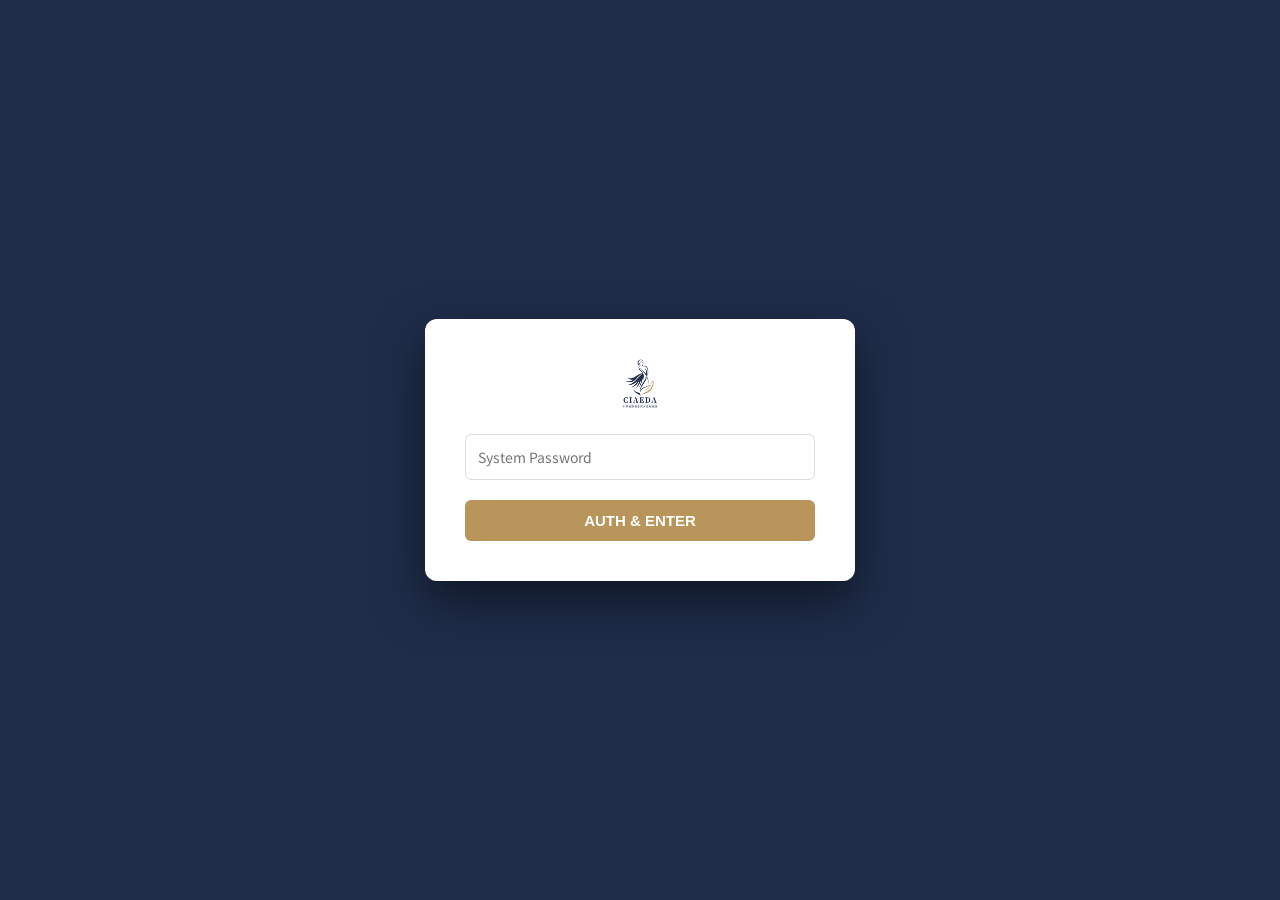
==== admin.html @ dbb4efe8 "Update admin.html" ====
<!DOCTYPE html>
<html lang="zh-Hant">
<head>
    <meta charset="UTF-8">
    <meta name="viewport" content="width=device-width, initial-scale=1.0">
    <title>CIA-EDA | Core Management System</title>
    <link href="https://fonts.googleapis.com/css2?family=Noto+Sans+TC:wght@400;500;700&family=JetBrains+Mono:wght@400;700&display=swap" rel="stylesheet">
    <style>
        :root { --admin-bg: #f4f6f9; --admin-dark: #1F2D4A; --admin-accent: #B8955A; --admin-text: #333; }
        body { margin: 0; font-family: 'Noto Sans TC', sans-serif; background-color: var(--admin-bg); color: var(--admin-text); display: flex; height: 100vh; overflow: hidden; }
        
        .sidebar { width: 280px; background-color: var(--admin-dark); color: #fff; display: flex; flex-direction: column; box-shadow: 2px 0 15px rgba(0,0,0,0.1); z-index: 100; flex-shrink: 0; }
        .sidebar-header { padding: 20px; text-align: center; border-bottom: 1px solid rgba(255,255,255,0.1); }
        .sidebar-header img { height: 40px; margin-bottom: 10px; filter: brightness(0) invert(1); }
        .sidebar-header h2 { margin: 0; font-size: 14px; font-family: 'JetBrains Mono', monospace; color: var(--admin-accent); letter-spacing: 2px; }
        .nav-menu { padding: 20px 0; flex: 1; overflow-y: auto; }
        .nav-item { padding: 15px 25px; cursor: pointer; display: flex; align-items: center; gap: 10px; font-size: 15px; border-left: 4px solid transparent; transition: 0.3s; }
        .nav-item:hover, .nav-item.active { background: rgba(255,255,255,0.05); border-left-color: var(--admin-accent); color: var(--admin-accent); font-weight: bold; }
        
        .system-status { padding: 20px; border-top: 1px solid rgba(255,255,255,0.1); font-family: 'JetBrains Mono', monospace; font-size: 11px; color: #8ba2c4; }
        .status-row { display: flex; justify-content: space-between; margin-bottom: 8px; }
        .status-bar-bg { width: 100%; height: 4px; background: rgba(255,255,255,0.1); border-radius: 2px; margin-bottom: 15px; }
        .status-bar-fill { height: 100%; background: #4caf50; border-radius: 2px; width: 92%; }
        
        .main-content { flex: 1; overflow-y: auto; position: relative; background-color: var(--admin-bg); }
        .topbar { background: #fff; padding: 15px 30px; display: flex; justify-content: space-between; align-items: center; box-shadow: 0 2px 10px rgba(0,0,0,0.02); position: sticky; top: 0; z-index: 50; }
        .content-body { padding: 40px; }
        
        .panel { background: #fff; padding: 30px; border-radius: 12px; box-shadow: 0 5px 20px rgba(0,0,0,0.03); display: none; }
        .panel.active { display: block; }
        
        .form-group { margin-bottom: 20px; }
        .form-group label { display: block; font-size: 14px; margin-bottom: 8px; color: var(--admin-dark); font-weight: 600; }
        
        .input-field, .select-field, .textarea-field { width: 100%; padding: 12px; border: 1px solid #ddd; border-radius: 6px; box-sizing: border-box; font-family: inherit; font-size: 14px; background-color: #fff; }
        #member-search { border: 2px solid var(--admin-accent); padding: 15px; font-size: 16px; box-shadow: 0 4px 10px rgba(184,149,90,0.1); transition: 0.3s; }
        #member-search:focus { outline: none; box-shadow: 0 4px 15px rgba(184,149,90,0.3); }
        .textarea-field { resize: vertical; height: 100px; }
        .btn-primary { background: var(--admin-accent); color: #fff; border: none; padding: 12px 25px; border-radius: 6px; font-weight: bold; cursor: pointer; transition: 0.3s; font-size: 15px; }
        .btn-primary:hover { filter: brightness(0.9); }
        
        .data-list { list-style: none; padding: 0; margin: 0; }
        .data-item { display: flex; justify-content: space-between; align-items: center; padding: 15px; border: 1px solid #eee; margin-bottom: 10px; border-radius: 8px; background: #fafafa; flex-wrap: wrap; gap: 10px; }
        .data-item-title { font-weight: 600; color: var(--admin-dark); }
        .action-btns { display: flex; gap: 10px; }
        .btn-icon { background: #fff; border: 1px solid #ddd; padding: 6px 12px; border-radius: 4px; cursor: pointer; transition: 0.3s; font-size: 13px; font-weight:bold; color:var(--admin-dark); }
        .btn-icon:hover { background: #eee; }
        .btn-icon.danger { color: #d32f2f; border-color: #ffcdd2; }
        .btn-icon.danger:hover { background: #ffebee; }
        
        #login-overlay { position: fixed; top: 0; left: 0; width: 100%; height: 100%; background: var(--admin-dark); display: flex; justify-content: center; align-items: center; z-index: 9999; }
        .login-box { background: #fff; padding: 40px; border-radius: 12px; text-align: center; width: 90%; max-width: 350px; box-shadow: 0 20px 50px rgba(0,0,0,0.5); }
        
        .modal-overlay { position: fixed; top: 0; left: 0; width: 100%; height: 100%; background: rgba(31, 45, 74, 0.8); display: none; justify-content: center; align-items: center; z-index: 9999; opacity: 0; transition: opacity 0.3s ease; }
        .modal-overlay.active { display: flex; opacity: 1; }
        .modal-content { background: #ffffff; padding: 40px; border-radius: 12px; width: 90%; max-width: 600px; max-height: 90vh; overflow-y: auto; position: relative; box-shadow: 0 15px 30px rgba(0,0,0,0.2); }
        .modal-close-btn { position: absolute; top: 15px; right: 20px; background: none; border: none; font-size: 28px; color: #aaa; cursor: pointer; transition: 0.3s; }

        .member-card { border: 1px solid #ddd; border-radius: 8px; padding: 20px; margin-bottom: 15px; background: #fff; box-shadow: 0 2px 10px rgba(0,0,0,0.02); }
        .member-card-header { display: flex; flex-wrap: wrap; gap: 20px; align-items: flex-start; justify-content: space-between;}
        .member-info { flex: 1; min-width: 250px; }
        .member-info h4 { margin: 0 0 5px 0; color: var(--admin-dark); font-size: 18px; }
        .member-info p { margin: 0; font-size: 13px; color: #666; }
        .member-controls { display: flex; gap: 10px; flex-wrap: wrap; align-items: flex-end; background: #f9f9f9; padding: 15px; border-radius: 8px; border: 1px solid #eee; }
        .control-group { display: flex; flex-direction: column; gap: 5px; flex: 1; min-width: 120px; }
        .control-group label { font-size: 12px; color: #888; font-weight: normal; margin: 0; }
        
        .status-badge { padding: 4px 8px; border-radius: 12px; font-size: 12px; font-weight: bold; margin-left: 10px; display: inline-block;}
        .status-active { background: #e8f5e9; color: #2e7d32; }
        .status-pending { background: #fff3cd; color: #856404; }
        .status-inactive { background: #ffebee; color: #c62828; }
        
        .details-box { background: #f8f9fa; border-radius: 8px; padding: 15px; margin-top: 15px; width: 100%; display: grid; grid-template-columns: repeat(auto-fit, minmax(200px, 1fr)); gap: 10px; font-size: 13px; color: #555; box-sizing: border-box; }
        .details-box div span { font-weight: bold; color: var(--admin-dark); display: inline-block; width: 75px; }

        .pagination-controls { display: flex; justify-content: center; align-items: center; gap: 15px; margin-top: 20px; padding-top: 20px; border-top: 1px solid #eee; }
        .page-btn { background: #fff; border: 1px solid #ddd; padding: 8px 15px; border-radius: 6px; cursor: pointer; transition: 0.3s; font-weight: bold; color: var(--admin-dark); }
        .page-btn:hover:not(:disabled) { background: var(--admin-bg); border-color: var(--admin-accent); color: var(--admin-accent); }
        .page-btn:disabled { opacity: 0.5; cursor: not-allowed; }
        .page-info { font-size: 14px; color: #666; font-weight: bold; }

        @media (max-width: 768px) {
            body { flex-direction: column; height: auto; overflow: auto; }
            .sidebar { width: 100%; height: auto; position: static; box-shadow: none; }
            .nav-menu { display: flex; overflow-x: auto; white-space: nowrap; padding: 10px; background: #151e32; }
            .nav-item { padding: 10px 15px; border-left: none; border-bottom: 3px solid transparent; font-size: 14px; }
            .nav-item.active { border-left-color: transparent; border-bottom-color: var(--admin-accent); }
            .system-status { display: none; }
            .main-content { overflow-y: visible; }
            .content-body { padding: 20px 15px; }
            .panel { padding: 20px; }
            .member-controls { flex-direction: column; align-items: stretch; width: 100%; }
            .control-group input, .control-group select { width: 100% !important; }
            .control-group button { width: 100%; margin-top: 10px; }
        }
    </style>
</head>
<body>
    <div id="login-overlay">
        <div class="login-box">
            <img src="images/CIAEDA_直式標準_標準彩色.png" alt="CIA-EDA" style="height:50px; margin-bottom:20px;">
            <div class="form-group"><input type="password" id="admin-pwd" class="input-field" placeholder="System Password"></div>
            <button id="btn-login" class="btn-primary" style="width:100%;">AUTH & ENTER</button>
        </div>
    </div>

    <div id="edit-content-modal" class="modal-overlay">
        <div class="modal-content">
            <button class="modal-close-btn" onclick="document.getElementById('edit-content-modal').classList.remove('active')">&times;</button>
            <h2 style="margin-top:0; color:var(--admin-dark);">編輯內容</h2>
            <div id="edit-dynamic-form-container"></div>
            <input type="hidden" id="edit-row-index">
            <input type="hidden" id="edit-sheet-name">
            <input type="hidden" id="edit-old-images">
            <button id="btn-save-edit" class="btn-primary" style="width:100%; margin-top:20px;">儲存變更</button>
        </div>
    </div>

    <aside class="sidebar">
        <div class="sidebar-header">
            <img src="images/CIAEDA_直式標準_標準彩色.png" alt="Logo">
            <h2>CORE SYSTEM v7.0</h2>
        </div>
        <nav class="nav-menu">
            <div class="nav-item active" data-target="panel-members">👥 會員系統管理</div>
            <div class="nav-item" data-target="panel-add">＋ 統一發佈中心</div>
            <div class="nav-item" data-target="panel-manage">≡ 內容編排與管理</div>
            <div class="nav-item" onclick="window.open('index.html', '_blank')">↗ 前往網站前台</div>
        </nav>
        <div class="system-status">
            <div class="status-row"><span>Server Load</span><span>4%</span></div>
            <div class="status-bar-bg"><div class="status-bar-fill" style="width: 4%;"></div></div>
            <div class="status-row"><span>API Latency</span><span>12ms</span></div>
            <div class="status-bar-bg"><div class="status-bar-fill" style="width: 12%; background: #2196f3;"></div></div>
        </div>
    </aside>

    <main class="main-content">
        <div class="topbar">
            <h3 style="margin:0; color:var(--admin-dark);">CIA-EDA Management</h3>
            <span style="font-size:12px; color:#888; display:none;">Encrypted Connection Active</span>
        </div>

        <div class="content-body">
            
            <div id="panel-members" class="panel active">
                <h2>會員系統管理 <span id="total-members-badge" style="font-size:14px; background:#eee; padding:4px 10px; border-radius:20px; color:#666;">總計: -</span></h2>
                <p style="color:#888; font-size:14px;">強烈建議：請優先使用下方搜尋功能快速定位會員資料。</p>
                <div style="margin-bottom: 25px;">
                    <input type="text" id="member-search" class="input-field" placeholder="🔍 輸入姓名、電話、編號或任何關鍵字進行極速搜尋..." style="max-width: 100%;">
                </div>
                
                <div id="members-container">
                    <p style="text-align:center; color:#888;">正在載入會員名單...</p>
                </div>

                <div id="pagination-controls" class="pagination-controls" style="display:none;">
                    <button id="btn-prev-page" class="page-btn">上一頁</button>
                    <span id="page-info" class="page-info">第 1 頁 / 共 1 頁</span>
                    <button id="btn-next-page" class="page-btn">下一頁</button>
                </div>
            </div>

            <div id="panel-add" class="panel">
                <h2>統一發佈中心</h2>
                <div class="form-group">
                    <label>請選擇要發佈的單元類別</label>
                    <select id="category-select" class="select-field">
                        <option value="課程介紹">課程介紹</option>
                        <option value="專業師資">專業師資</option>
                        <option value="活動花絮">活動花絮</option>
                        <option value="關於我們">關於我們</option>
                        <option value="品牌推廣">品牌推廣</option>
                        <!-- 全新：徵才專區 (僅限後台發佈) -->
                        <option value="徵才專區">🏢 徵才專區</option>
                        <option disabled>────── 專屬內容 ──────</option>
                        <option value="會員專屬影片">🎬 會員專屬影片</option>
                    </select>
                </div>
                <hr style="border:0; border-top:1px dashed #ddd; margin:30px 0;">
                <div id="dynamic-form-container"></div>
                <button id="btn-submit-data" class="btn-primary" style="margin-top:20px; width: 100%; max-width: 200px;">發佈資料</button>
            </div>

            <div id="panel-manage" class="panel">
                <h2>內容編排與管理</h2>
                <div class="form-group">
                    <label>請選擇要管理的單元</label>
                    <select id="manage-category-select" class="select-field">
                        <option value="">請選擇...</option>
                        <option value="課程介紹">課程介紹</option>
                        <option value="專業師資">專業師資</option>
                        <option value="活動花絮">活動花絮</option>
                        <option value="關於我們">關於我們</option>
                        <option value="品牌推廣">品牌推廣</option>
                        <!-- 全新：包含徵才與交流的管理 -->
                        <option value="徵才專區">徵才專區</option>
                        <option value="美業資訊交流">美業資訊交流 (刪除違規文章)</option>
                        <option value="會員專屬影片">會員專屬影片</option>
                    </select>
                </div>
                <div id="manage-list-container">
                    <p style="color:#888; text-align:center; padding:30px 0;">請先由上方選擇單元載入資料</p>
                </div>
            </div>
        </div>
    </main>

    <script src="js/admin.js"></script>
</body>
</html>
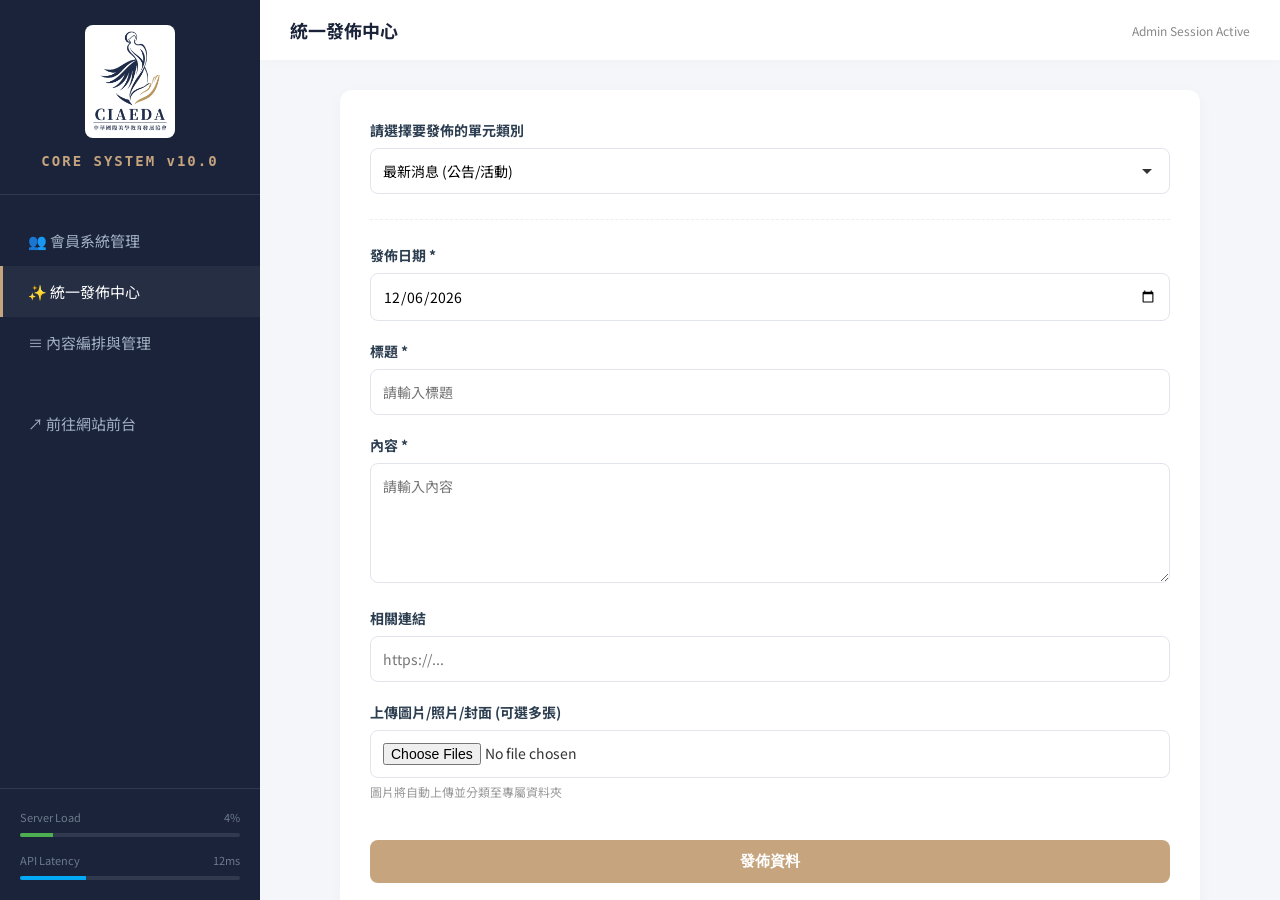
==== commit 80467b7d: "Update admin.html" ====
--- a/admin.html
+++ b/admin.html
@@ -4,208 +4,421 @@
     <meta charset="UTF-8">
     <meta name="viewport" content="width=device-width, initial-scale=1.0">
     <title>CIA-EDA | Core Management System</title>
-    <link href="https://fonts.googleapis.com/css2?family=Noto+Sans+TC:wght@400;500;700&family=JetBrains+Mono:wght@400;700&display=swap" rel="stylesheet">
+    <link href="https://fonts.googleapis.com/css2?family=Noto+Sans+TC:wght@400;500;700&display=swap" rel="stylesheet">
     <style>
-        :root { --admin-bg: #f4f6f9; --admin-dark: #1F2D4A; --admin-accent: #B8955A; --admin-text: #333; }
-        body { margin: 0; font-family: 'Noto Sans TC', sans-serif; background-color: var(--admin-bg); color: var(--admin-text); display: flex; height: 100vh; overflow: hidden; }
-        
-        .sidebar { width: 280px; background-color: var(--admin-dark); color: #fff; display: flex; flex-direction: column; box-shadow: 2px 0 15px rgba(0,0,0,0.1); z-index: 100; flex-shrink: 0; }
-        .sidebar-header { padding: 20px; text-align: center; border-bottom: 1px solid rgba(255,255,255,0.1); }
-        .sidebar-header img { height: 40px; margin-bottom: 10px; filter: brightness(0) invert(1); }
-        .sidebar-header h2 { margin: 0; font-size: 14px; font-family: 'JetBrains Mono', monospace; color: var(--admin-accent); letter-spacing: 2px; }
-        .nav-menu { padding: 20px 0; flex: 1; overflow-y: auto; }
-        .nav-item { padding: 15px 25px; cursor: pointer; display: flex; align-items: center; gap: 10px; font-size: 15px; border-left: 4px solid transparent; transition: 0.3s; }
-        .nav-item:hover, .nav-item.active { background: rgba(255,255,255,0.05); border-left-color: var(--admin-accent); color: var(--admin-accent); font-weight: bold; }
-        
-        .system-status { padding: 20px; border-top: 1px solid rgba(255,255,255,0.1); font-family: 'JetBrains Mono', monospace; font-size: 11px; color: #8ba2c4; }
+        :root { --admin-bg: #f4f6f9; --admin-blue: #1a233a; --admin-light: #2c3e50; --admin-gold: #c5a47e; --text-main: #333; --border-color: #e1e5eb; }
+        body { margin: 0; padding: 0; font-family: 'Noto Sans TC', sans-serif; background: var(--admin-bg); color: var(--text-main); display: flex; height: 100vh; overflow: hidden; }
+        
+        .sidebar { width: 260px; background: var(--admin-blue); color: #fff; display: flex; flex-direction: column; transition: 0.3s; z-index: 1000; }
+        .sidebar-header { padding: 25px; text-align: center; border-bottom: 1px solid rgba(255,255,255,0.1); }
+        .sidebar-header img { max-width: 80px; margin-bottom: 10px; }
+        .sidebar-header h2 { margin: 0; font-size: 14px; letter-spacing: 2px; color: var(--admin-gold); font-family: monospace; }
+        .nav-menu { flex: 1; padding: 20px 0; overflow-y: auto; }
+        .nav-item { padding: 15px 25px; cursor: pointer; transition: 0.2s; display: flex; align-items: center; font-size: 15px; color: #a0aec0; border-left: 3px solid transparent; }
+        .nav-item:hover, .nav-item.active { background: rgba(255,255,255,0.05); color: #fff; border-left-color: var(--admin-gold); }
+        
+        .main-content { flex: 1; display: flex; flex-direction: column; overflow: hidden; }
+        .top-bar { height: 60px; background: #fff; box-shadow: 0 2px 10px rgba(0,0,0,0.02); display: flex; align-items: center; padding: 0 30px; justify-content: space-between; z-index: 10; }
+        .top-bar h1 { margin: 0; font-size: 18px; color: var(--admin-blue); font-weight: bold; }
+        
+        .content-area { flex: 1; padding: 30px; overflow-y: auto; background: var(--admin-bg); }
+        
+        .panel { background: #fff; border-radius: 12px; box-shadow: 0 4px 15px rgba(0,0,0,0.03); padding: 30px; display: none; animation: fadeIn 0.4s ease; max-width: 800px; margin: 0 auto; }
+        .panel.active { display: block; }
+        @keyframes fadeIn { from { opacity: 0; transform: translateY(10px); } to { opacity: 1; transform: translateY(0); } }
+
+        .form-group { margin-bottom: 20px; }
+        .form-group label { display: block; margin-bottom: 8px; font-weight: bold; color: var(--admin-light); font-size: 14px; }
+        .form-control { width: 100%; padding: 12px; border: 1px solid var(--border-color); border-radius: 8px; font-size: 14px; box-sizing: border-box; transition: 0.3s; font-family: inherit; }
+        .form-control:focus { border-color: var(--admin-gold); outline: none; box-shadow: 0 0 0 3px rgba(197, 164, 126, 0.1); }
+        textarea.form-control { height: 120px; resize: vertical; }
+        select.form-control { cursor: pointer; appearance: none; background: url('data:image/svg+xml;utf8,<svg fill="%23333" height="24" viewBox="0 0 24 24" width="24" xmlns="http://www.w3.org/2000/svg"><path d="M7 10l5 5 5-5z"/></svg>') no-repeat right 10px center; background-color: #fff; }
+        
+        .btn { padding: 12px 25px; border: none; border-radius: 8px; font-size: 15px; font-weight: bold; cursor: pointer; transition: 0.3s; display: inline-flex; align-items: center; justify-content: center; }
+        .btn-primary { background: var(--admin-gold); color: #fff; width: 100%; margin-top: 10px; }
+        .btn-primary:hover { background: #b08d65; transform: translateY(-2px); box-shadow: 0 4px 10px rgba(197, 164, 126, 0.3); }
+        
+        #preloader { position: fixed; top: 0; left: 0; width: 100%; height: 100%; background: rgba(255,255,255,0.9); display: none; justify-content: center; align-items: center; z-index: 9999; flex-direction: column; }
+        .spinner { border: 4px solid #f3f3f3; border-top: 4px solid var(--admin-gold); border-radius: 50%; width: 40px; height: 40px; animation: spin 1s linear infinite; margin-bottom: 15px; }
+        @keyframes spin { 0% { transform: rotate(0deg); } 100% { transform: rotate(360deg); } }
+
+        .system-status { margin-top: auto; padding: 20px; border-top: 1px solid rgba(255,255,255,0.1); font-size: 11px; color: #6c7a89; }
         .status-row { display: flex; justify-content: space-between; margin-bottom: 8px; }
-        .status-bar-bg { width: 100%; height: 4px; background: rgba(255,255,255,0.1); border-radius: 2px; margin-bottom: 15px; }
-        .status-bar-fill { height: 100%; background: #4caf50; border-radius: 2px; width: 92%; }
-        
-        .main-content { flex: 1; overflow-y: auto; position: relative; background-color: var(--admin-bg); }
-        .topbar { background: #fff; padding: 15px 30px; display: flex; justify-content: space-between; align-items: center; box-shadow: 0 2px 10px rgba(0,0,0,0.02); position: sticky; top: 0; z-index: 50; }
-        .content-body { padding: 40px; }
-        
-        .panel { background: #fff; padding: 30px; border-radius: 12px; box-shadow: 0 5px 20px rgba(0,0,0,0.03); display: none; }
-        .panel.active { display: block; }
-        
-        .form-group { margin-bottom: 20px; }
-        .form-group label { display: block; font-size: 14px; margin-bottom: 8px; color: var(--admin-dark); font-weight: 600; }
-        
-        .input-field, .select-field, .textarea-field { width: 100%; padding: 12px; border: 1px solid #ddd; border-radius: 6px; box-sizing: border-box; font-family: inherit; font-size: 14px; background-color: #fff; }
-        #member-search { border: 2px solid var(--admin-accent); padding: 15px; font-size: 16px; box-shadow: 0 4px 10px rgba(184,149,90,0.1); transition: 0.3s; }
-        #member-search:focus { outline: none; box-shadow: 0 4px 15px rgba(184,149,90,0.3); }
-        .textarea-field { resize: vertical; height: 100px; }
-        .btn-primary { background: var(--admin-accent); color: #fff; border: none; padding: 12px 25px; border-radius: 6px; font-weight: bold; cursor: pointer; transition: 0.3s; font-size: 15px; }
-        .btn-primary:hover { filter: brightness(0.9); }
-        
-        .data-list { list-style: none; padding: 0; margin: 0; }
-        .data-item { display: flex; justify-content: space-between; align-items: center; padding: 15px; border: 1px solid #eee; margin-bottom: 10px; border-radius: 8px; background: #fafafa; flex-wrap: wrap; gap: 10px; }
-        .data-item-title { font-weight: 600; color: var(--admin-dark); }
-        .action-btns { display: flex; gap: 10px; }
-        .btn-icon { background: #fff; border: 1px solid #ddd; padding: 6px 12px; border-radius: 4px; cursor: pointer; transition: 0.3s; font-size: 13px; font-weight:bold; color:var(--admin-dark); }
-        .btn-icon:hover { background: #eee; }
-        .btn-icon.danger { color: #d32f2f; border-color: #ffcdd2; }
-        .btn-icon.danger:hover { background: #ffebee; }
-        
-        #login-overlay { position: fixed; top: 0; left: 0; width: 100%; height: 100%; background: var(--admin-dark); display: flex; justify-content: center; align-items: center; z-index: 9999; }
-        .login-box { background: #fff; padding: 40px; border-radius: 12px; text-align: center; width: 90%; max-width: 350px; box-shadow: 0 20px 50px rgba(0,0,0,0.5); }
-        
-        .modal-overlay { position: fixed; top: 0; left: 0; width: 100%; height: 100%; background: rgba(31, 45, 74, 0.8); display: none; justify-content: center; align-items: center; z-index: 9999; opacity: 0; transition: opacity 0.3s ease; }
-        .modal-overlay.active { display: flex; opacity: 1; }
-        .modal-content { background: #ffffff; padding: 40px; border-radius: 12px; width: 90%; max-width: 600px; max-height: 90vh; overflow-y: auto; position: relative; box-shadow: 0 15px 30px rgba(0,0,0,0.2); }
-        .modal-close-btn { position: absolute; top: 15px; right: 20px; background: none; border: none; font-size: 28px; color: #aaa; cursor: pointer; transition: 0.3s; }
-
-        .member-card { border: 1px solid #ddd; border-radius: 8px; padding: 20px; margin-bottom: 15px; background: #fff; box-shadow: 0 2px 10px rgba(0,0,0,0.02); }
-        .member-card-header { display: flex; flex-wrap: wrap; gap: 20px; align-items: flex-start; justify-content: space-between;}
-        .member-info { flex: 1; min-width: 250px; }
-        .member-info h4 { margin: 0 0 5px 0; color: var(--admin-dark); font-size: 18px; }
-        .member-info p { margin: 0; font-size: 13px; color: #666; }
-        .member-controls { display: flex; gap: 10px; flex-wrap: wrap; align-items: flex-end; background: #f9f9f9; padding: 15px; border-radius: 8px; border: 1px solid #eee; }
-        .control-group { display: flex; flex-direction: column; gap: 5px; flex: 1; min-width: 120px; }
-        .control-group label { font-size: 12px; color: #888; font-weight: normal; margin: 0; }
-        
-        .status-badge { padding: 4px 8px; border-radius: 12px; font-size: 12px; font-weight: bold; margin-left: 10px; display: inline-block;}
-        .status-active { background: #e8f5e9; color: #2e7d32; }
-        .status-pending { background: #fff3cd; color: #856404; }
-        .status-inactive { background: #ffebee; color: #c62828; }
-        
-        .details-box { background: #f8f9fa; border-radius: 8px; padding: 15px; margin-top: 15px; width: 100%; display: grid; grid-template-columns: repeat(auto-fit, minmax(200px, 1fr)); gap: 10px; font-size: 13px; color: #555; box-sizing: border-box; }
-        .details-box div span { font-weight: bold; color: var(--admin-dark); display: inline-block; width: 75px; }
-
-        .pagination-controls { display: flex; justify-content: center; align-items: center; gap: 15px; margin-top: 20px; padding-top: 20px; border-top: 1px solid #eee; }
-        .page-btn { background: #fff; border: 1px solid #ddd; padding: 8px 15px; border-radius: 6px; cursor: pointer; transition: 0.3s; font-weight: bold; color: var(--admin-dark); }
-        .page-btn:hover:not(:disabled) { background: var(--admin-bg); border-color: var(--admin-accent); color: var(--admin-accent); }
-        .page-btn:disabled { opacity: 0.5; cursor: not-allowed; }
-        .page-info { font-size: 14px; color: #666; font-weight: bold; }
-
+        .status-bar { height: 4px; background: rgba(255,255,255,0.1); border-radius: 2px; overflow: hidden; }
+        .status-bar-inner { height: 100%; background: #4CAF50; width: 15%; }
+        .status-bar-inner.warn { background: #ff9800; width: 65%; }
+
+        .image-preview-container { display: flex; flex-wrap: wrap; gap: 10px; margin-top: 10px; }
+        .image-preview-box { width: 80px; height: 80px; border-radius: 8px; border: 1px solid #ddd; overflow: hidden; display: flex; justify-content: center; align-items: center; background: #fafafa; }
+        .image-preview-box img { max-width: 100%; max-height: 100%; object-fit: cover; }
+        
+        .mobile-toggle { display: none; font-size: 24px; background: none; border: none; color: var(--admin-blue); cursor: pointer; }
+        
         @media (max-width: 768px) {
-            body { flex-direction: column; height: auto; overflow: auto; }
-            .sidebar { width: 100%; height: auto; position: static; box-shadow: none; }
-            .nav-menu { display: flex; overflow-x: auto; white-space: nowrap; padding: 10px; background: #151e32; }
-            .nav-item { padding: 10px 15px; border-left: none; border-bottom: 3px solid transparent; font-size: 14px; }
-            .nav-item.active { border-left-color: transparent; border-bottom-color: var(--admin-accent); }
-            .system-status { display: none; }
-            .main-content { overflow-y: visible; }
-            .content-body { padding: 20px 15px; }
+            .sidebar { position: fixed; left: -260px; height: 100%; box-shadow: 2px 0 10px rgba(0,0,0,0.1); }
+            .sidebar.show { left: 0; }
+            .mobile-toggle { display: block; }
+            .content-area { padding: 15px; }
             .panel { padding: 20px; }
-            .member-controls { flex-direction: column; align-items: stretch; width: 100%; }
-            .control-group input, .control-group select { width: 100% !important; }
-            .control-group button { width: 100%; margin-top: 10px; }
         }
     </style>
 </head>
 <body>
-    <div id="login-overlay">
-        <div class="login-box">
-            <img src="images/CIAEDA_直式標準_標準彩色.png" alt="CIA-EDA" style="height:50px; margin-bottom:20px;">
-            <div class="form-group"><input type="password" id="admin-pwd" class="input-field" placeholder="System Password"></div>
-            <button id="btn-login" class="btn-primary" style="width:100%;">AUTH & ENTER</button>
+
+    <div id="preloader"><div class="spinner"></div><div style="color:var(--admin-blue); font-weight:bold;" id="loader-text">處理中...</div></div>
+
+    <aside class="sidebar" id="sidebar">
+        <div class="sidebar-header">
+            <img src="images/CIAEDA_直式標準_標準彩色.png" alt="Logo" style="background:#fff; padding:5px; border-radius:8px;">
+            <h2>CORE SYSTEM v10.0</h2>
+        </div>
+        <div class="nav-menu">
+            <div class="nav-item" onclick="switchPanel('members')">👥 會員系統管理</div>
+            <div class="nav-item active" onclick="switchPanel('publish')">✨ 統一發佈中心</div>
+            <div class="nav-item" onclick="switchPanel('layout')">≡ 內容編排與管理</div>
+            <div class="nav-item" style="margin-top: 30px;" onclick="window.open('index.html', '_blank')">↗ 前往網站前台</div>
+        </div>
+        <div class="system-status">
+            <div class="status-row"><span>Server Load</span><span>4%</span></div>
+            <div class="status-bar" style="margin-bottom:15px;"><div class="status-bar-inner"></div></div>
+            <div class="status-row"><span>API Latency</span><span>12ms</span></div>
+            <div class="status-bar"><div class="status-bar-inner" style="background:#03A9F4; width:30%;"></div></div>
+        </div>
+    </aside>
+
+    <div class="main-content">
+        <header class="top-bar">
+            <button class="mobile-toggle" onclick="document.getElementById('sidebar').classList.toggle('show')">☰</button>
+            <h1 id="top-title">統一發佈中心</h1>
+            <div style="font-size:12px; color:#888;">Admin Session Active</div>
+        </header>
+
+        <div class="content-area">
+            
+            <!-- 發佈中心 Panel -->
+            <div id="panel-publish" class="panel active">
+                <div class="form-group">
+                    <label>請選擇要發佈的單元類別</label>
+                    <select class="form-control" id="pub-category" onchange="changePublishForm()">
+                        <option value="news">最新消息 (公告/活動)</option>
+                        <option value="course_gov">政府補助課程</option>
+                        <option value="course_self">其他自費課程</option>
+                        <option value="course_video">會員專屬線上影片</option>
+                        <option value="teacher">專業師資</option>
+                        <option value="consultant">專業顧問</option>
+                        <option value="store">認證店家</option>
+                        <option value="brand">品牌推廣與合作</option>
+                        <option value="job">徵才專區</option>
+                    </select>
+                </div>
+                
+                <hr style="border:0; border-top:1px dashed #eee; margin:25px 0;">
+                
+                <div id="dynamic-form-area">
+                    <!-- 表單欄位由 JS 動態生成 -->
+                </div>
+                
+                <div class="form-group" style="margin-top:20px;">
+                    <label>上傳圖片/照片/封面 (可選多張)</label>
+                    <input type="file" id="pub-images" class="form-control" accept="image/*" multiple onchange="previewImages()">
+                    <div style="font-size:12px; color:#999; margin-top:5px;">圖片將自動上傳並分類至專屬資料夾</div>
+                    <div class="image-preview-container" id="img-preview"></div>
+                </div>
+                
+                <button class="btn btn-primary" onclick="submitPublish()">發佈資料</button>
+            </div>
+            
+            <!-- 會員管理 Panel (保留擴充用) -->
+            <div id="panel-members" class="panel">
+                <h3 style="margin-top:0; color:var(--admin-blue);">會員系統管理</h3>
+                <p style="color:#666; font-size:14px;">此模組即將開放，目前請直接至 Google Sheet 進行審核與管理。</p>
+                <button class="btn btn-primary" style="width:auto; margin-top:20px;" onclick="window.open('https://docs.google.com/spreadsheets/d/1h4sd3xeaGiuuck1NdUE4Hrffg0GzaozkyUd00xVP8xA/edit', '_blank')">開啟後台資料庫 (Google Sheet)</button>
+            </div>
+            
+            <!-- 內容編排 Panel (保留擴充用) -->
+            <div id="panel-layout" class="panel">
+                <h3 style="margin-top:0; color:var(--admin-blue);">內容編排與管理</h3>
+                <p style="color:#666; font-size:14px;">此模組即將開放，目前請直接至 Google Sheet 編輯或刪除既有內容。</p>
+                <button class="btn btn-primary" style="width:auto; margin-top:20px;" onclick="window.open('https://docs.google.com/spreadsheets/d/1h4sd3xeaGiuuck1NdUE4Hrffg0GzaozkyUd00xVP8xA/edit', '_blank')">開啟後台資料庫 (Google Sheet)</button>
+            </div>
+
         </div>
     </div>
 
-    <div id="edit-content-modal" class="modal-overlay">
-        <div class="modal-content">
-            <button class="modal-close-btn" onclick="document.getElementById('edit-content-modal').classList.remove('active')">&times;</button>
-            <h2 style="margin-top:0; color:var(--admin-dark);">編輯內容</h2>
-            <div id="edit-dynamic-form-container"></div>
-            <input type="hidden" id="edit-row-index">
-            <input type="hidden" id="edit-sheet-name">
-            <input type="hidden" id="edit-old-images">
-            <button id="btn-save-edit" class="btn-primary" style="width:100%; margin-top:20px;">儲存變更</button>
-        </div>
-    </div>
-
-    <aside class="sidebar">
-        <div class="sidebar-header">
-            <img src="images/CIAEDA_直式標準_標準彩色.png" alt="Logo">
-            <h2>CORE SYSTEM v7.0</h2>
-        </div>
-        <nav class="nav-menu">
-            <div class="nav-item active" data-target="panel-members">👥 會員系統管理</div>
-            <div class="nav-item" data-target="panel-add">＋ 統一發佈中心</div>
-            <div class="nav-item" data-target="panel-manage">≡ 內容編排與管理</div>
-            <div class="nav-item" onclick="window.open('index.html', '_blank')">↗ 前往網站前台</div>
-        </nav>
-        <div class="system-status">
-            <div class="status-row"><span>Server Load</span><span>4%</span></div>
-            <div class="status-bar-bg"><div class="status-bar-fill" style="width: 4%;"></div></div>
-            <div class="status-row"><span>API Latency</span><span>12ms</span></div>
-            <div class="status-bar-bg"><div class="status-bar-fill" style="width: 12%; background: #2196f3;"></div></div>
-        </div>
-    </aside>
-
-    <main class="main-content">
-        <div class="topbar">
-            <h3 style="margin:0; color:var(--admin-dark);">CIA-EDA Management</h3>
-            <span style="font-size:12px; color:#888; display:none;">Encrypted Connection Active</span>
-        </div>
-
-        <div class="content-body">
-            
-            <div id="panel-members" class="panel active">
-                <h2>會員系統管理 <span id="total-members-badge" style="font-size:14px; background:#eee; padding:4px 10px; border-radius:20px; color:#666;">總計: -</span></h2>
-                <p style="color:#888; font-size:14px;">強烈建議：請優先使用下方搜尋功能快速定位會員資料。</p>
-                <div style="margin-bottom: 25px;">
-                    <input type="text" id="member-search" class="input-field" placeholder="🔍 輸入姓名、電話、編號或任何關鍵字進行極速搜尋..." style="max-width: 100%;">
-                </div>
-                
-                <div id="members-container">
-                    <p style="text-align:center; color:#888;">正在載入會員名單...</p>
-                </div>
-
-                <div id="pagination-controls" class="pagination-controls" style="display:none;">
-                    <button id="btn-prev-page" class="page-btn">上一頁</button>
-                    <span id="page-info" class="page-info">第 1 頁 / 共 1 頁</span>
-                    <button id="btn-next-page" class="page-btn">下一頁</button>
-                </div>
-            </div>
-
-            <div id="panel-add" class="panel">
-                <h2>統一發佈中心</h2>
-                <div class="form-group">
-                    <label>請選擇要發佈的單元類別</label>
-                    <select id="category-select" class="select-field">
-                        <option value="課程介紹">課程介紹</option>
-                        <option value="專業師資">專業師資</option>
-                        <option value="活動花絮">活動花絮</option>
-                        <option value="關於我們">關於我們</option>
-                        <option value="品牌推廣">品牌推廣</option>
-                        <!-- 全新：徵才專區 (僅限後台發佈) -->
-                        <option value="徵才專區">🏢 徵才專區</option>
-                        <option disabled>────── 專屬內容 ──────</option>
-                        <option value="會員專屬影片">🎬 會員專屬影片</option>
-                    </select>
-                </div>
-                <hr style="border:0; border-top:1px dashed #ddd; margin:30px 0;">
-                <div id="dynamic-form-container"></div>
-                <button id="btn-submit-data" class="btn-primary" style="margin-top:20px; width: 100%; max-width: 200px;">發佈資料</button>
-            </div>
-
-            <div id="panel-manage" class="panel">
-                <h2>內容編排與管理</h2>
-                <div class="form-group">
-                    <label>請選擇要管理的單元</label>
-                    <select id="manage-category-select" class="select-field">
-                        <option value="">請選擇...</option>
-                        <option value="課程介紹">課程介紹</option>
-                        <option value="專業師資">專業師資</option>
-                        <option value="活動花絮">活動花絮</option>
-                        <option value="關於我們">關於我們</option>
-                        <option value="品牌推廣">品牌推廣</option>
-                        <!-- 全新：包含徵才與交流的管理 -->
-                        <option value="徵才專區">徵才專區</option>
-                        <option value="美業資訊交流">美業資訊交流 (刪除違規文章)</option>
-                        <option value="會員專屬影片">會員專屬影片</option>
-                    </select>
-                </div>
-                <div id="manage-list-container">
-                    <p style="color:#888; text-align:center; padding:30px 0;">請先由上方選擇單元載入資料</p>
-                </div>
-            </div>
-        </div>
-    </main>
-
-    <script src="js/admin.js"></script>
+    <script>
+        const GAS_URL = 'https://script.google.com/macros/s/AKfycbzEMZYK-hDp7SAjNRdBTzgrtXuYqnSejl8a-BPu7-EobxyEvjOrTlTkD8fcSCEGyUeC1Q/exec';
+        const API_SECRET_TOKEN = 'cla-eda-secure-2026';
+        let currentBase64Images = [];
+
+        function switchPanel(panelId) {
+            document.querySelectorAll('.panel').forEach(p => p.classList.remove('active'));
+            document.getElementById('panel-' + panelId).classList.add('active');
+            
+            document.querySelectorAll('.nav-item').forEach(n => n.classList.remove('active'));
+            event.currentTarget.classList.add('active');
+            
+            const titles = { 'publish': '統一發佈中心', 'members': '會員系統管理', 'layout': '內容編排與管理' };
+            document.getElementById('top-title').innerText = titles[panelId];
+            
+            if(window.innerWidth <= 768) document.getElementById('sidebar').classList.remove('show');
+        }
+
+        // 定義各單元所需的表單欄位 (品牌推廣已與認證店家一致)
+        const formConfigs = {
+            'news': [
+                { id: 'f-date', label: '發佈日期 *', type: 'date' },
+                { id: 'f-title', label: '標題 *', type: 'text' },
+                { id: 'f-content', label: '內容 *', type: 'textarea' },
+                { id: 'f-link', label: '相關連結', type: 'text', placeholder: 'https://...' }
+            ],
+            'course_gov': [
+                { id: 'f-title', label: '課程名稱 *', type: 'text' },
+                { id: 'f-teacher', label: '講師', type: 'text' },
+                { id: 'f-desc', label: '課程簡介 *', type: 'textarea' },
+                { id: 'f-link', label: '專屬報名網址', type: 'text', placeholder: 'https://...' }
+            ],
+            'course_self': [
+                { id: 'f-title', label: '課程名稱 *', type: 'text' },
+                { id: 'f-teacher', label: '講師', type: 'text' },
+                { id: 'f-desc', label: '課程簡介 *', type: 'textarea' },
+                { id: 'f-link', label: '專屬報名網址', type: 'text', placeholder: 'https://...' }
+            ],
+            'course_video': [
+                { id: 'f-title', label: '課程名稱 *', type: 'text' },
+                { id: 'f-req', label: '最低權限要求 *', type: 'select', options: ['一般會員','VIP會員','講師會員','顧問會員','企業會員'] },
+                { id: 'f-video', label: 'YouTube 影片網址 *', type: 'text', placeholder: 'https://www.youtube.com/watch?v=...' },
+                { id: 'f-desc', label: '課程簡介', type: 'textarea' }
+            ],
+            'teacher': [
+                { id: 'f-name', label: '講師姓名 *', type: 'text' },
+                { id: 'f-spec', label: '專長項目 *', type: 'text' },
+                { id: 'f-desc', label: '個人簡介 *', type: 'textarea' },
+                { id: 'f-link', label: '聯絡方式 (IG/Line 網址)', type: 'text' }
+            ],
+            'consultant': [
+                { id: 'f-name', label: '顧問姓名 *', type: 'text' },
+                { id: 'f-spec', label: '專長項目 *', type: 'text' },
+                { id: 'f-desc', label: '個人簡介 *', type: 'textarea' },
+                { id: 'f-link', label: '聯絡方式 (IG/Line 網址)', type: 'text' }
+            ],
+            'store': [
+                { id: 'f-name', label: '店家名稱 *', type: 'text' },
+                { id: 'f-boss', label: '負責人', type: 'text' },
+                { id: 'f-addr', label: '地址', type: 'text' },
+                { id: 'f-phone', label: '聯絡電話', type: 'text' },
+                { id: 'f-desc', label: '簡介', type: 'textarea' },
+                { id: 'f-link', label: '官方連結', type: 'text', placeholder: 'https://...' }
+            ],
+            'brand': [
+                { id: 'f-name', label: '品牌名稱 *', type: 'text' },
+                { id: 'f-boss', label: '負責人', type: 'text' },
+                { id: 'f-addr', label: '地址', type: 'text' },
+                { id: 'f-phone', label: '聯絡電話', type: 'text' },
+                { id: 'f-desc', label: '簡介', type: 'textarea' },
+                { id: 'f-link', label: '品牌官方連結', type: 'text', placeholder: 'https://...' }
+            ],
+            'job': [
+                { id: 'f-title', label: '職缺名稱 *', type: 'text' },
+                { id: 'f-company', label: '徵才機構 *', type: 'text' },
+                { id: 'f-loc', label: '工作地點 *', type: 'text' },
+                { id: 'f-salary', label: '薪資待遇 *', type: 'text' },
+                { id: 'f-req', label: '條件要求 *', type: 'textarea' },
+                { id: 'f-contact', label: '聯絡方式 *', type: 'text' }
+            ]
+        };
+
+        function changePublishForm() {
+            const cat = document.getElementById('pub-category').value;
+            const area = document.getElementById('dynamic-form-area');
+            const fields = formConfigs[cat];
+            let html = '';
+            
+            fields.forEach(f => {
+                html += `<div class="form-group"><label>${f.label}</label>`;
+                if (f.type === 'textarea') {
+                    html += `<textarea id="${f.id}" class="form-control" placeholder="請輸入${f.label.replace('*','').trim()}"></textarea>`;
+                } else if (f.type === 'select') {
+                    html += `<select id="${f.id}" class="form-control">`;
+                    f.options.forEach(opt => html += `<option value="${opt}">${opt}</option>`);
+                    html += `</select>`;
+                } else {
+                    html += `<input type="${f.type}" id="${f.id}" class="form-control" placeholder="${f.placeholder || '請輸入'+f.label.replace('*','').trim()}">`;
+                }
+                html += `</div>`;
+            });
+            
+            area.innerHTML = html;
+            
+            if (cat === 'news') {
+                const today = new Date().toISOString().split('T')[0];
+                document.getElementById('f-date').value = today;
+            }
+            
+            document.getElementById('pub-images').value = '';
+            document.getElementById('img-preview').innerHTML = '';
+            currentBase64Images = [];
+        }
+
+        async function previewImages() {
+            const files = document.getElementById('pub-images').files;
+            const preview = document.getElementById('img-preview');
+            preview.innerHTML = '';
+            currentBase64Images = [];
+            
+            if (files.length > 5) {
+                alert('一次最多只能上傳 5 張圖片！');
+                document.getElementById('pub-images').value = '';
+                return;
+            }
+            
+            for (let i = 0; i < files.length; i++) {
+                const file = files[i];
+                if (file.size > 5 * 1024 * 1024) {
+                    alert(`圖片 ${file.name} 超過 5MB，請壓縮後再上傳！`);
+                    continue;
+                }
+                
+                const reader = new FileReader();
+                reader.onload = function(e) {
+                    const base64Str = e.target.result.split(',')[1];
+                    currentBase64Images.push({ name: file.name, mime: file.type, data: base64Str });
+                    preview.innerHTML += `<div class="image-preview-box"><img src="${e.target.result}"></div>`;
+                }
+                reader.readAsDataURL(file);
+            }
+        }
+
+        function extractYoutubeId(url) {
+            const regExp = /^.*(youtu.be\/|v\/|u\/\w\/|embed\/|watch\?v=|&v=)([^#&?]*).*/;
+            const match = url.match(regExp);
+            return (match && match[2].length === 11) ? match[2] : null;
+        }
+
+        async function submitPublish() {
+            const cat = document.getElementById('pub-category').value;
+            const fields = formConfigs[cat];
+            
+            let rowData = [];
+            let isValid = true;
+            let targetSheet = '';
+            
+            const mapping = {
+                'news': '最新消息', 'course_gov': '政府補助課程', 'course_self': '其他自費課程',
+                'course_video': '會員專屬影片', 'teacher': '專業師資', 'consultant': '專業顧問',
+                'store': '認證店家', 'brand': '品牌推廣', 'job': '徵才專區'
+            };
+            targetSheet = mapping[cat];
+            
+            if (cat === 'news') {
+                const d = document.getElementById('f-date').value;
+                const t = document.getElementById('f-title').value.trim();
+                const c = document.getElementById('f-content').value.trim();
+                if(!d || !t || !c) isValid = false;
+                rowData = [d, t, c, '', document.getElementById('f-link').value.trim()];
+            } else if (cat === 'course_gov' || cat === 'course_self') {
+                const t = document.getElementById('f-title').value.trim();
+                const d = document.getElementById('f-desc').value.trim();
+                if(!t || !d) isValid = false;
+                rowData = [t, d, document.getElementById('f-teacher').value.trim(), '', document.getElementById('f-link').value.trim()];
+            } else if (cat === 'course_video') {
+                const t = document.getElementById('f-title').value.trim();
+                const v = document.getElementById('f-video').value.trim();
+                if(!t || !v) isValid = false;
+                const yid = extractYoutubeId(v);
+                if (!yid) { alert('無效的 YouTube 網址！'); return; }
+                rowData = [t, `https://www.youtube.com/embed/${yid}`, document.getElementById('f-req').value, document.getElementById('f-desc').value.trim()];
+            } else if (cat === 'teacher' || cat === 'consultant') {
+                const n = document.getElementById('f-name').value.trim();
+                const s = document.getElementById('f-spec').value.trim();
+                const d = document.getElementById('f-desc').value.trim();
+                if(!n || !s || !d) isValid = false;
+                rowData = [n, s, d, '', document.getElementById('f-link').value.trim()];
+            } else if (cat === 'store' || cat === 'brand') {
+                const n = document.getElementById('f-name').value.trim();
+                if(!n) isValid = false;
+                rowData = [
+                    n, 
+                    document.getElementById('f-boss').value.trim(),
+                    document.getElementById('f-addr').value.trim(),
+                    document.getElementById('f-phone').value.trim(),
+                    document.getElementById('f-desc').value.trim(),
+                    '', 
+                    document.getElementById('f-link').value.trim()
+                ];
+            } else if (cat === 'job') {
+                const t = document.getElementById('f-title').value.trim();
+                const c = document.getElementById('f-company').value.trim();
+                if(!t || !c) isValid = false;
+                const today = new Date().toISOString().split('T')[0];
+                rowData = [
+                    t, c, 
+                    document.getElementById('f-loc').value.trim(),
+                    document.getElementById('f-salary').value.trim(),
+                    document.getElementById('f-req').value.trim(),
+                    document.getElementById('f-contact').value.trim(),
+                    '', today
+                ];
+            }
+
+            if (!isValid) {
+                alert('請填寫所有標示星號 (*) 的必填欄位！');
+                return;
+            }
+
+            const loader = document.getElementById('preloader');
+            const loaderText = document.getElementById('loader-text');
+            loader.style.display = 'flex';
+            
+            try {
+                let imgUrls = [];
+                if (currentBase64Images.length > 0) {
+                    loaderText.innerText = '圖片上傳處理中...';
+                    for (let img of currentBase64Images) {
+                        const imgRes = await fetch(GAS_URL, {
+                            method: 'POST',
+                            body: JSON.stringify({
+                                token: API_SECRET_TOKEN, action: 'uploadImage',
+                                sheetName: targetSheet, base64Data: img.data,
+                                mimeType: img.mime, fileName: img.name
+                            })
+                        });
+                        const imgData = await imgRes.json();
+                        if (imgData.status === 'success') imgUrls.push(imgData.url);
+                    }
+                }
+
+                // 填入圖片網址
+                if (cat === 'news') rowData[3] = imgUrls.join(',');
+                else if (cat === 'course_gov' || cat === 'course_self') rowData[3] = imgUrls.join(',');
+                else if (cat === 'teacher' || cat === 'consultant') rowData[3] = imgUrls.join(',');
+                else if (cat === 'store' || cat === 'brand') rowData[5] = imgUrls.join(',');
+                else if (cat === 'job') rowData[6] = imgUrls.join(',');
+
+                loaderText.innerText = '資料寫入資料庫...';
+                const finalRes = await fetch(GAS_URL, {
+                    method: 'POST',
+                    body: JSON.stringify({
+                        token: API_SECRET_TOKEN, action: 'adminPublish',
+                        sheetName: targetSheet, newRowData: rowData
+                    })
+                });
+                
+                const finalData = await finalRes.json();
+                if (finalData.status === 'success') {
+                    alert('發佈成功！');
+                    changePublishForm(); 
+                } else {
+                    alert('發佈失敗：' + finalData.message);
+                }
+            } catch (err) {
+                alert('系統錯誤，請稍後重試。');
+                console.error(err);
+            } finally {
+                loader.style.display = 'none';
+            }
+        }
+
+        window.onload = changePublishForm;
+    </script>
 </body>
 </html>
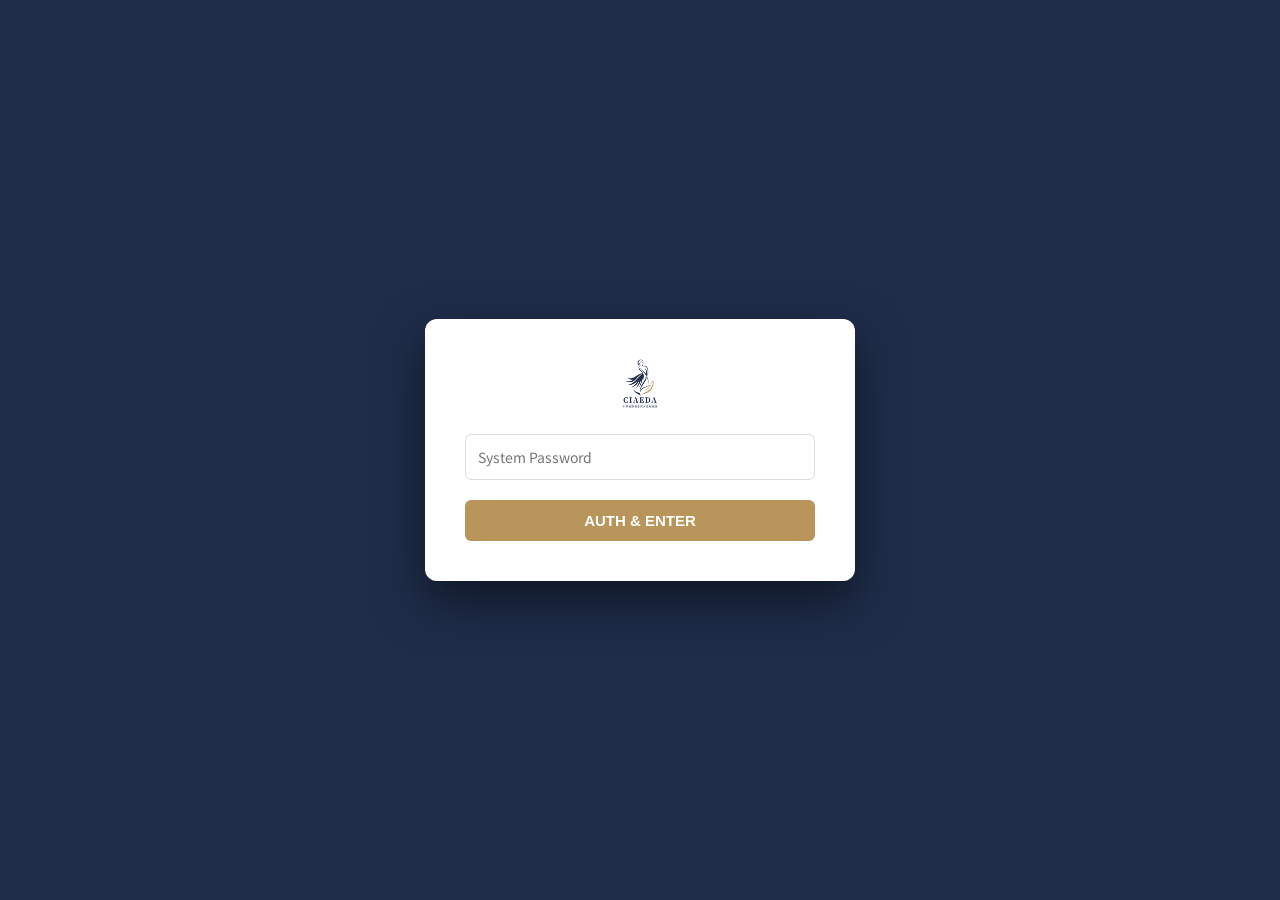
==== commit 55fc727b: "Update admin.html" ====
--- a/admin.html
+++ b/admin.html
@@ -4,421 +4,224 @@
     <meta charset="UTF-8">
     <meta name="viewport" content="width=device-width, initial-scale=1.0">
     <title>CIA-EDA | Core Management System</title>
-    <link href="https://fonts.googleapis.com/css2?family=Noto+Sans+TC:wght@400;500;700&display=swap" rel="stylesheet">
+    <link href="https://fonts.googleapis.com/css2?family=Noto+Sans+TC:wght@400;500;700&family=JetBrains+Mono:wght@400;700&display=swap" rel="stylesheet">
     <style>
-        :root { --admin-bg: #f4f6f9; --admin-blue: #1a233a; --admin-light: #2c3e50; --admin-gold: #c5a47e; --text-main: #333; --border-color: #e1e5eb; }
-        body { margin: 0; padding: 0; font-family: 'Noto Sans TC', sans-serif; background: var(--admin-bg); color: var(--text-main); display: flex; height: 100vh; overflow: hidden; }
-        
-        .sidebar { width: 260px; background: var(--admin-blue); color: #fff; display: flex; flex-direction: column; transition: 0.3s; z-index: 1000; }
-        .sidebar-header { padding: 25px; text-align: center; border-bottom: 1px solid rgba(255,255,255,0.1); }
-        .sidebar-header img { max-width: 80px; margin-bottom: 10px; }
-        .sidebar-header h2 { margin: 0; font-size: 14px; letter-spacing: 2px; color: var(--admin-gold); font-family: monospace; }
-        .nav-menu { flex: 1; padding: 20px 0; overflow-y: auto; }
-        .nav-item { padding: 15px 25px; cursor: pointer; transition: 0.2s; display: flex; align-items: center; font-size: 15px; color: #a0aec0; border-left: 3px solid transparent; }
-        .nav-item:hover, .nav-item.active { background: rgba(255,255,255,0.05); color: #fff; border-left-color: var(--admin-gold); }
-        
-        .main-content { flex: 1; display: flex; flex-direction: column; overflow: hidden; }
-        .top-bar { height: 60px; background: #fff; box-shadow: 0 2px 10px rgba(0,0,0,0.02); display: flex; align-items: center; padding: 0 30px; justify-content: space-between; z-index: 10; }
-        .top-bar h1 { margin: 0; font-size: 18px; color: var(--admin-blue); font-weight: bold; }
-        
-        .content-area { flex: 1; padding: 30px; overflow-y: auto; background: var(--admin-bg); }
-        
-        .panel { background: #fff; border-radius: 12px; box-shadow: 0 4px 15px rgba(0,0,0,0.03); padding: 30px; display: none; animation: fadeIn 0.4s ease; max-width: 800px; margin: 0 auto; }
+        :root { --admin-bg: #f4f6f9; --admin-dark: #1F2D4A; --admin-accent: #B8955A; --admin-text: #333; }
+        body { margin: 0; font-family: 'Noto Sans TC', sans-serif; background-color: var(--admin-bg); color: var(--admin-text); display: flex; height: 100vh; overflow: hidden; }
+
+        .sidebar { width: 280px; background-color: var(--admin-dark); color: #fff; display: flex; flex-direction: column; box-shadow: 2px 0 15px rgba(0,0,0,0.1); z-index: 100; flex-shrink: 0; }
+        .sidebar-header { padding: 20px; text-align: center; border-bottom: 1px solid rgba(255,255,255,0.1); }
+        .sidebar-header img { height: 40px; margin-bottom: 10px; filter: brightness(0) invert(1); }
+        .sidebar-header h2 { margin: 0; font-size: 14px; font-family: 'JetBrains Mono', monospace; color: var(--admin-accent); letter-spacing: 2px; }
+        .nav-menu { padding: 20px 0; flex: 1; overflow-y: auto; }
+        .nav-item { padding: 15px 25px; cursor: pointer; display: flex; align-items: center; gap: 10px; font-size: 15px; border-left: 4px solid transparent; transition: 0.3s; }
+        .nav-item:hover, .nav-item.active { background: rgba(255,255,255,0.05); border-left-color: var(--admin-accent); color: var(--admin-accent); font-weight: bold; }
+
+        .system-status { padding: 20px; border-top: 1px solid rgba(255,255,255,0.1); font-family: 'JetBrains Mono', monospace; font-size: 11px; color: #8ba2c4; }
+        .status-row { display: flex; justify-content: space-between; margin-bottom: 8px; }
+        .status-bar-bg { width: 100%; height: 4px; background: rgba(255,255,255,0.1); border-radius: 2px; margin-bottom: 15px; }
+        .status-bar-fill { height: 100%; background: #4caf50; border-radius: 2px; width: 92%; }
+
+        .main-content { flex: 1; overflow-y: auto; position: relative; background-color: var(--admin-bg); }
+        .topbar { background: #fff; padding: 15px 30px; display: flex; justify-content: space-between; align-items: center; box-shadow: 0 2px 10px rgba(0,0,0,0.02); position: sticky; top: 0; z-index: 50; }
+        .content-body { padding: 40px; }
+
+        .panel { background: #fff; padding: 30px; border-radius: 12px; box-shadow: 0 5px 20px rgba(0,0,0,0.03); display: none; }
         .panel.active { display: block; }
-        @keyframes fadeIn { from { opacity: 0; transform: translateY(10px); } to { opacity: 1; transform: translateY(0); } }
 
         .form-group { margin-bottom: 20px; }
-        .form-group label { display: block; margin-bottom: 8px; font-weight: bold; color: var(--admin-light); font-size: 14px; }
-        .form-control { width: 100%; padding: 12px; border: 1px solid var(--border-color); border-radius: 8px; font-size: 14px; box-sizing: border-box; transition: 0.3s; font-family: inherit; }
-        .form-control:focus { border-color: var(--admin-gold); outline: none; box-shadow: 0 0 0 3px rgba(197, 164, 126, 0.1); }
-        textarea.form-control { height: 120px; resize: vertical; }
-        select.form-control { cursor: pointer; appearance: none; background: url('data:image/svg+xml;utf8,<svg fill="%23333" height="24" viewBox="0 0 24 24" width="24" xmlns="http://www.w3.org/2000/svg"><path d="M7 10l5 5 5-5z"/></svg>') no-repeat right 10px center; background-color: #fff; }
-        
-        .btn { padding: 12px 25px; border: none; border-radius: 8px; font-size: 15px; font-weight: bold; cursor: pointer; transition: 0.3s; display: inline-flex; align-items: center; justify-content: center; }
-        .btn-primary { background: var(--admin-gold); color: #fff; width: 100%; margin-top: 10px; }
-        .btn-primary:hover { background: #b08d65; transform: translateY(-2px); box-shadow: 0 4px 10px rgba(197, 164, 126, 0.3); }
-        
-        #preloader { position: fixed; top: 0; left: 0; width: 100%; height: 100%; background: rgba(255,255,255,0.9); display: none; justify-content: center; align-items: center; z-index: 9999; flex-direction: column; }
-        .spinner { border: 4px solid #f3f3f3; border-top: 4px solid var(--admin-gold); border-radius: 50%; width: 40px; height: 40px; animation: spin 1s linear infinite; margin-bottom: 15px; }
-        @keyframes spin { 0% { transform: rotate(0deg); } 100% { transform: rotate(360deg); } }
-
-        .system-status { margin-top: auto; padding: 20px; border-top: 1px solid rgba(255,255,255,0.1); font-size: 11px; color: #6c7a89; }
-        .status-row { display: flex; justify-content: space-between; margin-bottom: 8px; }
-        .status-bar { height: 4px; background: rgba(255,255,255,0.1); border-radius: 2px; overflow: hidden; }
-        .status-bar-inner { height: 100%; background: #4CAF50; width: 15%; }
-        .status-bar-inner.warn { background: #ff9800; width: 65%; }
-
-        .image-preview-container { display: flex; flex-wrap: wrap; gap: 10px; margin-top: 10px; }
-        .image-preview-box { width: 80px; height: 80px; border-radius: 8px; border: 1px solid #ddd; overflow: hidden; display: flex; justify-content: center; align-items: center; background: #fafafa; }
-        .image-preview-box img { max-width: 100%; max-height: 100%; object-fit: cover; }
-        
-        .mobile-toggle { display: none; font-size: 24px; background: none; border: none; color: var(--admin-blue); cursor: pointer; }
-        
+        .form-group label { display: block; font-size: 14px; margin-bottom: 8px; color: var(--admin-dark); font-weight: 600; }
+        .input-field, .select-field, .textarea-field { width: 100%; padding: 12px; border: 1px solid #ddd; border-radius: 6px; box-sizing: border-box; font-family: inherit; font-size: 14px; background-color: #fff; }
+        
+        #member-search { border: 2px solid var(--admin-accent); padding: 15px; font-size: 16px; box-shadow: 0 4px 10px rgba(184,149,90,0.1); transition: 0.3s; }
+        #member-search:focus { outline: none; box-shadow: 0 4px 15px rgba(184,149,90,0.3); }
+        
+        .textarea-field { resize: vertical; height: 100px; }
+        .btn-primary { background: var(--admin-accent); color: #fff; border: none; padding: 12px 25px; border-radius: 6px; font-weight: bold; cursor: pointer; transition: 0.3s; font-size: 15px; }
+        .btn-primary:hover { filter: brightness(0.9); }
+
+        .data-list { list-style: none; padding: 0; margin: 0; }
+        .data-item { display: flex; justify-content: space-between; align-items: center; padding: 15px; border: 1px solid #eee; margin-bottom: 10px; border-radius: 8px; background: #fafafa; flex-wrap: wrap; gap: 10px; }
+        .data-item-title { font-weight: 600; color: var(--admin-dark); }
+        .action-btns { display: flex; gap: 10px; }
+        
+        .btn-icon { background: #fff; border: 1px solid #ddd; padding: 6px 12px; border-radius: 4px; cursor: pointer; transition: 0.3s; font-size: 13px; font-weight:bold; color:var(--admin-dark); }
+        .btn-icon:hover { background: #eee; }
+        .btn-icon.danger { color: #d32f2f; border-color: #ffcdd2; }
+        .btn-icon.danger:hover { background: #ffebee; }
+
+        #login-overlay { position: fixed; top: 0; left: 0; width: 100%; height: 100%; background: var(--admin-dark); display: flex; justify-content: center; align-items: center; z-index: 9999; }
+        .login-box { background: #fff; padding: 40px; border-radius: 12px; text-align: center; width: 90%; max-width: 350px; box-shadow: 0 20px 50px rgba(0,0,0,0.5); }
+
+        .modal-overlay { position: fixed; top: 0; left: 0; width: 100%; height: 100%; background: rgba(31, 45, 74, 0.8); display: none; justify-content: center; align-items: center; z-index: 9999; opacity: 0; transition: opacity 0.3s ease; }
+        .modal-overlay.active { display: flex; opacity: 1; }
+        .modal-content { background: #ffffff; padding: 40px; border-radius: 12px; width: 90%; max-width: 600px; max-height: 90vh; overflow-y: auto; position: relative; box-shadow: 0 15px 30px rgba(0,0,0,0.2); }
+        .modal-close-btn { position: absolute; top: 15px; right: 20px; background: none; border: none; font-size: 28px; color: #aaa; cursor: pointer; transition: 0.3s; }
+
+        .member-card { border: 1px solid #ddd; border-radius: 8px; padding: 20px; margin-bottom: 15px; background: #fff; box-shadow: 0 2px 10px rgba(0,0,0,0.02); }
+        .member-card-header { display: flex; flex-wrap: wrap; gap: 20px; align-items: flex-start; justify-content: space-between;}
+        .member-info { flex: 1; min-width: 250px; }
+        .member-info h4 { margin: 0 0 5px 0; color: var(--admin-dark); font-size: 18px; }
+        .member-info p { margin: 0; font-size: 13px; color: #666; }
+        
+        .member-controls { display: flex; gap: 10px; flex-wrap: wrap; align-items: flex-end; background: #f9f9f9; padding: 15px; border-radius: 8px; border: 1px solid #eee; }
+        .control-group { display: flex; flex-direction: column; gap: 5px; flex: 1; min-width: 120px; }
+        .control-group label { font-size: 12px; color: #888; font-weight: normal; margin: 0; }
+
+        .status-badge { padding: 4px 8px; border-radius: 12px; font-size: 12px; font-weight: bold; margin-left: 10px; display: inline-block;}
+        .status-active { background: #e8f5e9; color: #2e7d32; }
+        .status-pending { background: #fff3cd; color: #856404; }
+        .status-inactive { background: #ffebee; color: #c62828; }
+
+        .details-box { background: #f8f9fa; border-radius: 8px; padding: 15px; margin-top: 15px; width: 100%; display: grid; grid-template-columns: repeat(auto-fit, minmax(200px, 1fr)); gap: 10px; font-size: 13px; color: #555; box-sizing: border-box; }
+        .details-box div span { font-weight: bold; color: var(--admin-dark); display: inline-block; width: 75px; }
+
+        .pagination-controls { display: flex; justify-content: center; align-items: center; gap: 15px; margin-top: 20px; padding-top: 20px; border-top: 1px solid #eee; }
+        .page-btn { background: #fff; border: 1px solid #ddd; padding: 8px 15px; border-radius: 6px; cursor: pointer; transition: 0.3s; font-weight: bold; color: var(--admin-dark); }
+        .page-btn:hover:not(:disabled) { background: var(--admin-bg); border-color: var(--admin-accent); color: var(--admin-accent); }
+        .page-btn:disabled { opacity: 0.5; cursor: not-allowed; }
+        .page-info { font-size: 14px; color: #666; font-weight: bold; }
+
         @media (max-width: 768px) {
-            .sidebar { position: fixed; left: -260px; height: 100%; box-shadow: 2px 0 10px rgba(0,0,0,0.1); }
-            .sidebar.show { left: 0; }
-            .mobile-toggle { display: block; }
-            .content-area { padding: 15px; }
+            body { flex-direction: column; height: auto; overflow: auto; }
+            .sidebar { width: 100%; height: auto; position: static; box-shadow: none; }
+            .nav-menu { display: flex; overflow-x: auto; white-space: nowrap; padding: 10px; background: #151e32; }
+            .nav-item { padding: 10px 15px; border-left: none; border-bottom: 3px solid transparent; font-size: 14px; }
+            .nav-item.active { border-left-color: transparent; border-bottom-color: var(--admin-accent); }
+            .system-status { display: none; }
+            .main-content { overflow-y: visible; }
+            .content-body { padding: 20px 15px; }
             .panel { padding: 20px; }
+            .member-controls { flex-direction: column; align-items: stretch; width: 100%; }
+            .control-group input, .control-group select { width: 100% !important; }
+            .control-group button { width: 100%; margin-top: 10px; }
         }
     </style>
 </head>
 <body>
 
-    <div id="preloader"><div class="spinner"></div><div style="color:var(--admin-blue); font-weight:bold;" id="loader-text">處理中...</div></div>
-
-    <aside class="sidebar" id="sidebar">
+    <div id="login-overlay">
+        <div class="login-box">
+            <img src="images/CIAEDA_直式標準_標準彩色.png" alt="CIA-EDA" style="height:50px; margin-bottom:20px;">
+            <div class="form-group"><input type="password" id="admin-pwd" class="input-field" placeholder="System Password"></div>
+            <button id="btn-login" class="btn-primary" style="width:100%;">AUTH & ENTER</button>
+        </div>
+    </div>
+
+    <div id="edit-content-modal" class="modal-overlay">
+        <div class="modal-content">
+            <button class="modal-close-btn" onclick="document.getElementById('edit-content-modal').classList.remove('active')">&times;</button>
+            <h2 style="margin-top:0; color:var(--admin-dark);">編輯內容</h2>
+            <div id="edit-dynamic-form-container"></div>
+            <input type="hidden" id="edit-row-index">
+            <input type="hidden" id="edit-sheet-name">
+            <input type="hidden" id="edit-old-images">
+            <button id="btn-save-edit" class="btn-primary" style="width:100%; margin-top:20px;">儲存變更</button>
+        </div>
+    </div>
+
+    <aside class="sidebar">
         <div class="sidebar-header">
-            <img src="images/CIAEDA_直式標準_標準彩色.png" alt="Logo" style="background:#fff; padding:5px; border-radius:8px;">
+            <img src="images/CIAEDA_直式標準_標準彩色.png" alt="Logo">
             <h2>CORE SYSTEM v10.0</h2>
         </div>
-        <div class="nav-menu">
-            <div class="nav-item" onclick="switchPanel('members')">👥 會員系統管理</div>
-            <div class="nav-item active" onclick="switchPanel('publish')">✨ 統一發佈中心</div>
-            <div class="nav-item" onclick="switchPanel('layout')">≡ 內容編排與管理</div>
-            <div class="nav-item" style="margin-top: 30px;" onclick="window.open('index.html', '_blank')">↗ 前往網站前台</div>
-        </div>
+        <nav class="nav-menu">
+            <div class="nav-item active" data-target="panel-members">👥 會員系統管理</div>
+            <div class="nav-item" data-target="panel-add">＋ 統一發佈中心</div>
+            <div class="nav-item" data-target="panel-manage">≡ 內容編排與管理</div>
+            <div class="nav-item" onclick="window.open('index.html', '_blank')">↗ 前往網站前台</div>
+        </nav>
         <div class="system-status">
             <div class="status-row"><span>Server Load</span><span>4%</span></div>
-            <div class="status-bar" style="margin-bottom:15px;"><div class="status-bar-inner"></div></div>
+            <div class="status-bar-bg"><div class="status-bar-fill" style="width: 4%;"></div></div>
             <div class="status-row"><span>API Latency</span><span>12ms</span></div>
-            <div class="status-bar"><div class="status-bar-inner" style="background:#03A9F4; width:30%;"></div></div>
+            <div class="status-bar-bg"><div class="status-bar-fill" style="width: 12%; background: #2196f3;"></div></div>
         </div>
     </aside>
 
-    <div class="main-content">
-        <header class="top-bar">
-            <button class="mobile-toggle" onclick="document.getElementById('sidebar').classList.toggle('show')">☰</button>
-            <h1 id="top-title">統一發佈中心</h1>
-            <div style="font-size:12px; color:#888;">Admin Session Active</div>
-        </header>
-
-        <div class="content-area">
+    <main class="main-content">
+        <div class="topbar">
+            <h3 style="margin:0; color:var(--admin-dark);">CIA-EDA Management</h3>
+            <span style="font-size:12px; color:#888; display:none;">Encrypted Connection Active</span>
+        </div>
+
+        <div class="content-body">
             
-            <!-- 發佈中心 Panel -->
-            <div id="panel-publish" class="panel active">
+            <div id="panel-members" class="panel active">
+                <h2>會員系統管理 <span id="total-members-badge" style="font-size:14px; background:#eee; padding:4px 10px; border-radius:20px; color:#666;">總計: -</span></h2>
+                <p style="color:#888; font-size:14px;">強烈建議：請優先使用下方搜尋功能快速定位會員資料。</p>
+                <div style="margin-bottom: 25px;">
+                    <input type="text" id="member-search" class="input-field" placeholder="🔍 輸入姓名、電話、編號或任何關鍵字進行極速搜尋..." style="max-width: 100%;">
+                </div>
+                <div id="members-container">
+                    <p style="text-align:center; color:#888;">正在載入會員名單...</p>
+                </div>
+                <div id="pagination-controls" class="pagination-controls" style="display:none;">
+                    <button id="btn-prev-page" class="page-btn">上一頁</button>
+                    <span id="page-info" class="page-info">第 1 頁 / 共 1 頁</span>
+                    <button id="btn-next-page" class="page-btn">下一頁</button>
+                </div>
+            </div>
+
+            <div id="panel-add" class="panel">
+                <h2>統一發佈中心</h2>
                 <div class="form-group">
                     <label>請選擇要發佈的單元類別</label>
-                    <select class="form-control" id="pub-category" onchange="changePublishForm()">
-                        <option value="news">最新消息 (公告/活動)</option>
-                        <option value="course_gov">政府補助課程</option>
-                        <option value="course_self">其他自費課程</option>
-                        <option value="course_video">會員專屬線上影片</option>
-                        <option value="teacher">專業師資</option>
-                        <option value="consultant">專業顧問</option>
-                        <option value="store">認證店家</option>
-                        <option value="brand">品牌推廣與合作</option>
-                        <option value="job">徵才專區</option>
+                    <select id="category-select" class="select-field">
+                        <option value="課程介紹">課程介紹 (線下標準課程)</option>
+                        <option value="最新消息">⭐ 最新消息</option>
+                        <option disabled>────── 課程模組 ──────</option>
+                        <option value="課程介紹">課程介紹 (總表)</option>
+                        <option value="政府補助課程">政府補助課程</option>
+                        <option value="其他自費課程">其他自費課程</option>
+                        <option value="會員專屬影片">🎬 線上課程平台</option>
+                        <option disabled>────── 關於協會 ──────</option>
+                        <option value="關於我們">協會介紹 (關於我們)</option>
+                        <option value="活動花絮">活動花絮</option>
+                        <option value="專業師資">專業師資</option>
+                        <option value="專業顧問">專業顧問</option>
+                        <option disabled>────── 交流區 ──────</option>
+                        <option value="認證店家">認證店家</option>
+                        <option value="徵才專區">徵才專區</option>
+                        <option disabled>────── 其他 ──────</option>
+                        <option value="品牌推廣">品牌推廣</option>
                     </select>
                 </div>
-                
-                <hr style="border:0; border-top:1px dashed #eee; margin:25px 0;">
-                
-                <div id="dynamic-form-area">
-                    <!-- 表單欄位由 JS 動態生成 -->
-                </div>
-                
-                <div class="form-group" style="margin-top:20px;">
-                    <label>上傳圖片/照片/封面 (可選多張)</label>
-                    <input type="file" id="pub-images" class="form-control" accept="image/*" multiple onchange="previewImages()">
-                    <div style="font-size:12px; color:#999; margin-top:5px;">圖片將自動上傳並分類至專屬資料夾</div>
-                    <div class="image-preview-container" id="img-preview"></div>
-                </div>
-                
-                <button class="btn btn-primary" onclick="submitPublish()">發佈資料</button>
+                <hr style="border:0; border-top:1px dashed #ddd; margin:30px 0;">
+                <div id="dynamic-form-container"></div>
+                <button id="btn-submit-data" class="btn-primary" style="margin-top:20px; width: 100%; max-width: 200px;">發佈資料</button>
             </div>
-            
-            <!-- 會員管理 Panel (保留擴充用) -->
-            <div id="panel-members" class="panel">
-                <h3 style="margin-top:0; color:var(--admin-blue);">會員系統管理</h3>
-                <p style="color:#666; font-size:14px;">此模組即將開放，目前請直接至 Google Sheet 進行審核與管理。</p>
-                <button class="btn btn-primary" style="width:auto; margin-top:20px;" onclick="window.open('https://docs.google.com/spreadsheets/d/1h4sd3xeaGiuuck1NdUE4Hrffg0GzaozkyUd00xVP8xA/edit', '_blank')">開啟後台資料庫 (Google Sheet)</button>
+
+            <div id="panel-manage" class="panel">
+                <h2>內容編排與管理</h2>
+                <div class="form-group">
+                    <label>請選擇要管理的單元</label>
+                    <select id="manage-category-select" class="select-field">
+                        <option value="">請選擇...</option>
+                        <option value="課程介紹">課程介紹 (線下標準課程)</option>
+                        <option value="最新消息">⭐ 最新消息</option>
+                        <option value="政府補助課程">政府補助課程</option>
+                        <option value="其他自費課程">其他自費課程</option>
+                        <option value="會員專屬影片">線上課程平台 (影音)</option>
+                        <option value="關於我們">協會介紹 (關於我們)</option>
+                        <option value="活動花絮">活動花絮</option>
+                        <option value="專業師資">專業師資</option>
+                        <option value="專業顧問">專業顧問</option>
+                        <option value="認證店家">認證店家</option>
+                        <option value="徵才專區">徵才專區</option>
+                        <option value="品牌推廣">品牌推廣</option>
+                        <option value="美業資訊交流">美業資訊交流 (刪除違規文章)</option>
+                        <option value="交流留言">交流留言 (管理互動留言)</option>
+                    </select>
+                </div>
+                <div id="manage-list-container">
+                    <p style="color:#888; text-align:center; padding:30px 0;">請先由上方選擇單元載入資料</p>
+                </div>
             </div>
-            
-            <!-- 內容編排 Panel (保留擴充用) -->
-            <div id="panel-layout" class="panel">
-                <h3 style="margin-top:0; color:var(--admin-blue);">內容編排與管理</h3>
-                <p style="color:#666; font-size:14px;">此模組即將開放，目前請直接至 Google Sheet 編輯或刪除既有內容。</p>
-                <button class="btn btn-primary" style="width:auto; margin-top:20px;" onclick="window.open('https://docs.google.com/spreadsheets/d/1h4sd3xeaGiuuck1NdUE4Hrffg0GzaozkyUd00xVP8xA/edit', '_blank')">開啟後台資料庫 (Google Sheet)</button>
-            </div>
-
-        </div>
-    </div>
-
-    <script>
-        const GAS_URL = 'https://script.google.com/macros/s/AKfycbzEMZYK-hDp7SAjNRdBTzgrtXuYqnSejl8a-BPu7-EobxyEvjOrTlTkD8fcSCEGyUeC1Q/exec';
-        const API_SECRET_TOKEN = 'cla-eda-secure-2026';
-        let currentBase64Images = [];
-
-        function switchPanel(panelId) {
-            document.querySelectorAll('.panel').forEach(p => p.classList.remove('active'));
-            document.getElementById('panel-' + panelId).classList.add('active');
-            
-            document.querySelectorAll('.nav-item').forEach(n => n.classList.remove('active'));
-            event.currentTarget.classList.add('active');
-            
-            const titles = { 'publish': '統一發佈中心', 'members': '會員系統管理', 'layout': '內容編排與管理' };
-            document.getElementById('top-title').innerText = titles[panelId];
-            
-            if(window.innerWidth <= 768) document.getElementById('sidebar').classList.remove('show');
-        }
-
-        // 定義各單元所需的表單欄位 (品牌推廣已與認證店家一致)
-        const formConfigs = {
-            'news': [
-                { id: 'f-date', label: '發佈日期 *', type: 'date' },
-                { id: 'f-title', label: '標題 *', type: 'text' },
-                { id: 'f-content', label: '內容 *', type: 'textarea' },
-                { id: 'f-link', label: '相關連結', type: 'text', placeholder: 'https://...' }
-            ],
-            'course_gov': [
-                { id: 'f-title', label: '課程名稱 *', type: 'text' },
-                { id: 'f-teacher', label: '講師', type: 'text' },
-                { id: 'f-desc', label: '課程簡介 *', type: 'textarea' },
-                { id: 'f-link', label: '專屬報名網址', type: 'text', placeholder: 'https://...' }
-            ],
-            'course_self': [
-                { id: 'f-title', label: '課程名稱 *', type: 'text' },
-                { id: 'f-teacher', label: '講師', type: 'text' },
-                { id: 'f-desc', label: '課程簡介 *', type: 'textarea' },
-                { id: 'f-link', label: '專屬報名網址', type: 'text', placeholder: 'https://...' }
-            ],
-            'course_video': [
-                { id: 'f-title', label: '課程名稱 *', type: 'text' },
-                { id: 'f-req', label: '最低權限要求 *', type: 'select', options: ['一般會員','VIP會員','講師會員','顧問會員','企業會員'] },
-                { id: 'f-video', label: 'YouTube 影片網址 *', type: 'text', placeholder: 'https://www.youtube.com/watch?v=...' },
-                { id: 'f-desc', label: '課程簡介', type: 'textarea' }
-            ],
-            'teacher': [
-                { id: 'f-name', label: '講師姓名 *', type: 'text' },
-                { id: 'f-spec', label: '專長項目 *', type: 'text' },
-                { id: 'f-desc', label: '個人簡介 *', type: 'textarea' },
-                { id: 'f-link', label: '聯絡方式 (IG/Line 網址)', type: 'text' }
-            ],
-            'consultant': [
-                { id: 'f-name', label: '顧問姓名 *', type: 'text' },
-                { id: 'f-spec', label: '專長項目 *', type: 'text' },
-                { id: 'f-desc', label: '個人簡介 *', type: 'textarea' },
-                { id: 'f-link', label: '聯絡方式 (IG/Line 網址)', type: 'text' }
-            ],
-            'store': [
-                { id: 'f-name', label: '店家名稱 *', type: 'text' },
-                { id: 'f-boss', label: '負責人', type: 'text' },
-                { id: 'f-addr', label: '地址', type: 'text' },
-                { id: 'f-phone', label: '聯絡電話', type: 'text' },
-                { id: 'f-desc', label: '簡介', type: 'textarea' },
-                { id: 'f-link', label: '官方連結', type: 'text', placeholder: 'https://...' }
-            ],
-            'brand': [
-                { id: 'f-name', label: '品牌名稱 *', type: 'text' },
-                { id: 'f-boss', label: '負責人', type: 'text' },
-                { id: 'f-addr', label: '地址', type: 'text' },
-                { id: 'f-phone', label: '聯絡電話', type: 'text' },
-                { id: 'f-desc', label: '簡介', type: 'textarea' },
-                { id: 'f-link', label: '品牌官方連結', type: 'text', placeholder: 'https://...' }
-            ],
-            'job': [
-                { id: 'f-title', label: '職缺名稱 *', type: 'text' },
-                { id: 'f-company', label: '徵才機構 *', type: 'text' },
-                { id: 'f-loc', label: '工作地點 *', type: 'text' },
-                { id: 'f-salary', label: '薪資待遇 *', type: 'text' },
-                { id: 'f-req', label: '條件要求 *', type: 'textarea' },
-                { id: 'f-contact', label: '聯絡方式 *', type: 'text' }
-            ]
-        };
-
-        function changePublishForm() {
-            const cat = document.getElementById('pub-category').value;
-            const area = document.getElementById('dynamic-form-area');
-            const fields = formConfigs[cat];
-            let html = '';
-            
-            fields.forEach(f => {
-                html += `<div class="form-group"><label>${f.label}</label>`;
-                if (f.type === 'textarea') {
-                    html += `<textarea id="${f.id}" class="form-control" placeholder="請輸入${f.label.replace('*','').trim()}"></textarea>`;
-                } else if (f.type === 'select') {
-                    html += `<select id="${f.id}" class="form-control">`;
-                    f.options.forEach(opt => html += `<option value="${opt}">${opt}</option>`);
-                    html += `</select>`;
-                } else {
-                    html += `<input type="${f.type}" id="${f.id}" class="form-control" placeholder="${f.placeholder || '請輸入'+f.label.replace('*','').trim()}">`;
-                }
-                html += `</div>`;
-            });
-            
-            area.innerHTML = html;
-            
-            if (cat === 'news') {
-                const today = new Date().toISOString().split('T')[0];
-                document.getElementById('f-date').value = today;
-            }
-            
-            document.getElementById('pub-images').value = '';
-            document.getElementById('img-preview').innerHTML = '';
-            currentBase64Images = [];
-        }
-
-        async function previewImages() {
-            const files = document.getElementById('pub-images').files;
-            const preview = document.getElementById('img-preview');
-            preview.innerHTML = '';
-            currentBase64Images = [];
-            
-            if (files.length > 5) {
-                alert('一次最多只能上傳 5 張圖片！');
-                document.getElementById('pub-images').value = '';
-                return;
-            }
-            
-            for (let i = 0; i < files.length; i++) {
-                const file = files[i];
-                if (file.size > 5 * 1024 * 1024) {
-                    alert(`圖片 ${file.name} 超過 5MB，請壓縮後再上傳！`);
-                    continue;
-                }
-                
-                const reader = new FileReader();
-                reader.onload = function(e) {
-                    const base64Str = e.target.result.split(',')[1];
-                    currentBase64Images.push({ name: file.name, mime: file.type, data: base64Str });
-                    preview.innerHTML += `<div class="image-preview-box"><img src="${e.target.result}"></div>`;
-                }
-                reader.readAsDataURL(file);
-            }
-        }
-
-        function extractYoutubeId(url) {
-            const regExp = /^.*(youtu.be\/|v\/|u\/\w\/|embed\/|watch\?v=|&v=)([^#&?]*).*/;
-            const match = url.match(regExp);
-            return (match && match[2].length === 11) ? match[2] : null;
-        }
-
-        async function submitPublish() {
-            const cat = document.getElementById('pub-category').value;
-            const fields = formConfigs[cat];
-            
-            let rowData = [];
-            let isValid = true;
-            let targetSheet = '';
-            
-            const mapping = {
-                'news': '最新消息', 'course_gov': '政府補助課程', 'course_self': '其他自費課程',
-                'course_video': '會員專屬影片', 'teacher': '專業師資', 'consultant': '專業顧問',
-                'store': '認證店家', 'brand': '品牌推廣', 'job': '徵才專區'
-            };
-            targetSheet = mapping[cat];
-            
-            if (cat === 'news') {
-                const d = document.getElementById('f-date').value;
-                const t = document.getElementById('f-title').value.trim();
-                const c = document.getElementById('f-content').value.trim();
-                if(!d || !t || !c) isValid = false;
-                rowData = [d, t, c, '', document.getElementById('f-link').value.trim()];
-            } else if (cat === 'course_gov' || cat === 'course_self') {
-                const t = document.getElementById('f-title').value.trim();
-                const d = document.getElementById('f-desc').value.trim();
-                if(!t || !d) isValid = false;
-                rowData = [t, d, document.getElementById('f-teacher').value.trim(), '', document.getElementById('f-link').value.trim()];
-            } else if (cat === 'course_video') {
-                const t = document.getElementById('f-title').value.trim();
-                const v = document.getElementById('f-video').value.trim();
-                if(!t || !v) isValid = false;
-                const yid = extractYoutubeId(v);
-                if (!yid) { alert('無效的 YouTube 網址！'); return; }
-                rowData = [t, `https://www.youtube.com/embed/${yid}`, document.getElementById('f-req').value, document.getElementById('f-desc').value.trim()];
-            } else if (cat === 'teacher' || cat === 'consultant') {
-                const n = document.getElementById('f-name').value.trim();
-                const s = document.getElementById('f-spec').value.trim();
-                const d = document.getElementById('f-desc').value.trim();
-                if(!n || !s || !d) isValid = false;
-                rowData = [n, s, d, '', document.getElementById('f-link').value.trim()];
-            } else if (cat === 'store' || cat === 'brand') {
-                const n = document.getElementById('f-name').value.trim();
-                if(!n) isValid = false;
-                rowData = [
-                    n, 
-                    document.getElementById('f-boss').value.trim(),
-                    document.getElementById('f-addr').value.trim(),
-                    document.getElementById('f-phone').value.trim(),
-                    document.getElementById('f-desc').value.trim(),
-                    '', 
-                    document.getElementById('f-link').value.trim()
-                ];
-            } else if (cat === 'job') {
-                const t = document.getElementById('f-title').value.trim();
-                const c = document.getElementById('f-company').value.trim();
-                if(!t || !c) isValid = false;
-                const today = new Date().toISOString().split('T')[0];
-                rowData = [
-                    t, c, 
-                    document.getElementById('f-loc').value.trim(),
-                    document.getElementById('f-salary').value.trim(),
-                    document.getElementById('f-req').value.trim(),
-                    document.getElementById('f-contact').value.trim(),
-                    '', today
-                ];
-            }
-
-            if (!isValid) {
-                alert('請填寫所有標示星號 (*) 的必填欄位！');
-                return;
-            }
-
-            const loader = document.getElementById('preloader');
-            const loaderText = document.getElementById('loader-text');
-            loader.style.display = 'flex';
-            
-            try {
-                let imgUrls = [];
-                if (currentBase64Images.length > 0) {
-                    loaderText.innerText = '圖片上傳處理中...';
-                    for (let img of currentBase64Images) {
-                        const imgRes = await fetch(GAS_URL, {
-                            method: 'POST',
-                            body: JSON.stringify({
-                                token: API_SECRET_TOKEN, action: 'uploadImage',
-                                sheetName: targetSheet, base64Data: img.data,
-                                mimeType: img.mime, fileName: img.name
-                            })
-                        });
-                        const imgData = await imgRes.json();
-                        if (imgData.status === 'success') imgUrls.push(imgData.url);
-                    }
-                }
-
-                // 填入圖片網址
-                if (cat === 'news') rowData[3] = imgUrls.join(',');
-                else if (cat === 'course_gov' || cat === 'course_self') rowData[3] = imgUrls.join(',');
-                else if (cat === 'teacher' || cat === 'consultant') rowData[3] = imgUrls.join(',');
-                else if (cat === 'store' || cat === 'brand') rowData[5] = imgUrls.join(',');
-                else if (cat === 'job') rowData[6] = imgUrls.join(',');
-
-                loaderText.innerText = '資料寫入資料庫...';
-                const finalRes = await fetch(GAS_URL, {
-                    method: 'POST',
-                    body: JSON.stringify({
-                        token: API_SECRET_TOKEN, action: 'adminPublish',
-                        sheetName: targetSheet, newRowData: rowData
-                    })
-                });
-                
-                const finalData = await finalRes.json();
-                if (finalData.status === 'success') {
-                    alert('發佈成功！');
-                    changePublishForm(); 
-                } else {
-                    alert('發佈失敗：' + finalData.message);
-                }
-            } catch (err) {
-                alert('系統錯誤，請稍後重試。');
-                console.error(err);
-            } finally {
-                loader.style.display = 'none';
-            }
-        }
-
-        window.onload = changePublishForm;
-    </script>
+
+        </div>
+    </main>
+    
+    <script src="js/admin.js"></script>
 </body>
 </html>
